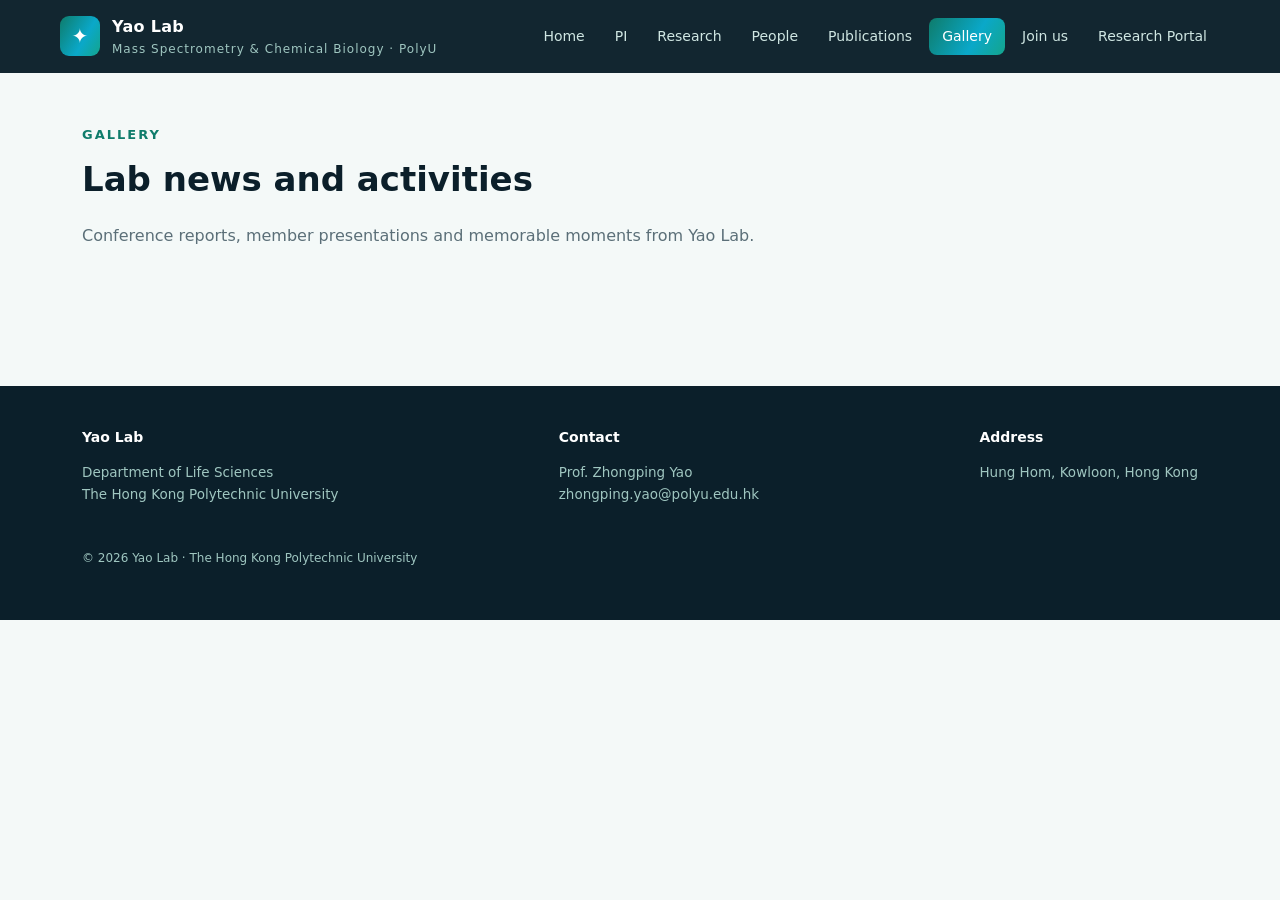
==== gallery.html @ 3554ce96 "Add Gallery page and CMS collection Co-authored-by: Copilot <223556219+Copilot@users.noreply.github." ====
<!DOCTYPE html>
<html lang="en">
<head>
<meta charset="UTF-8">
<meta name="viewport" content="width=device-width, initial-scale=1.0">
<title>Gallery — Yao Lab | PolyU</title>
<link rel="stylesheet" href="assets/style.css">
</head>
<body>
<header class="site-header">
  <div class="wrap nav">
    <a class="brand" href="index.html">
      <span class="logo">✦</span>
      <span>Yao Lab<span class="sub">Mass Spectrometry &amp; Chemical Biology · PolyU</span></span>
    </a>
    <button class="nav-toggle" aria-label="Menu">☰</button>
    <nav class="nav-links">
      <a href="index.html">Home</a>
      <a href="pi.html">PI</a>
      <a href="research.html">Research</a>
      <a href="people.html">People</a>
      <a href="publications.html">Publications</a>
      <a href="gallery.html">Gallery</a>
      <a href="join.html">Join us</a>
      <a href="portal.html">Research Portal</a>
    </nav>
  </div>
</header>

<section style="padding:48px 0">
  <div class="wrap">
    <div class="sec-head">
      <span class="kicker">Gallery</span>
      <h2>Lab news and activities</h2>
      <p>Conference reports, member presentations and memorable moments from Yao Lab.</p>
    </div>
    <div class="gallery-filters" id="galleryFilters"></div>
    <div class="grid gallery-grid" id="galleryGrid"></div>
  </div>
</section>

<div class="gallery-modal" id="galleryModal" role="dialog" aria-modal="true" aria-labelledby="galleryModalTitle">
  <div class="gallery-modal-inner">
    <button class="gallery-modal-close" id="galleryModalClose" aria-label="Close">&times;</button>
    <h2 id="galleryModalTitle"></h2>
    <div class="gallery-meta" id="galleryModalMeta"></div>
    <p id="galleryModalDescription"></p>
    <div id="galleryModalLink"></div>
    <div class="gallery-album" id="galleryModalAlbum"></div>
  </div>
</div>

<footer class="site-footer">
  <div class="wrap">
    <div class="col"><h4>Yao Lab</h4><p>Department of Life Sciences<br>The Hong Kong Polytechnic University</p></div>
    <div class="col"><h4>Contact</h4><p>Prof. Zhongping Yao<br><a href="mailto:zhongping.yao@polyu.edu.hk">zhongping.yao@polyu.edu.hk</a></p></div>
    <div class="col"><h4>Address</h4><p>Hung Hom, Kowloon, Hong Kong</p></div>
  </div>
  <div class="wrap" style="margin-top:18px;justify-content:flex-start"><p style="font-size:12px">© <span class="year"></span> Yao Lab · The Hong Kong Polytechnic University</p></div>
</footer>
<script src="assets/main.js"></script>
<script>
const CATEGORY_NAMES = {
  conference: "Conference report",
  oral: "Oral presentation",
  poster: "Poster presentation",
  lab: "Lab activity",
  award: "Award",
  news: "News"
};
let events = [];
function esc(value){
  return String(value == null ? "" : value).replace(/[&<>"']/g, c => ({ "&":"&amp;", "<":"&lt;", ">":"&gt;", '"':"&quot;", "'":"&#39;" }[c]));
}
function categoryName(category){
  return CATEGORY_NAMES[category] || "News";
}
function renderFilters(){
  const categories = [...new Set(events.map(event => event.category).filter(Boolean))];
  const filters = [["all", "All"], ...categories.map(category => [category, categoryName(category)])];
  document.getElementById("galleryFilters").innerHTML = filters.map(([value,label]) =>
    '<button class="gallery-filter'+(value === "all" ? " active" : "")+'" type="button" data-filter="'+esc(value)+'">'+esc(label)+'</button>'
  ).join("");
}
function renderGallery(filter){
  const visible = filter === "all" ? events : events.filter(event => event.category === filter);
  document.getElementById("galleryGrid").innerHTML = visible.length ? visible.map((event,index) => {
    const cover = event.cover || (event.images && event.images[0]) || "";
    return '<article class="card gallery-card" data-event-index="'+events.indexOf(event)+'">'+
      (cover ? '<img class="gallery-cover" src="'+esc(cover)+'" alt="'+esc(event.title)+'">' : "") +
      '<div class="gallery-content"><span class="tag">'+esc(categoryName(event.category))+'</span>'+
      '<h3>'+esc(event.title)+'</h3><div class="gallery-meta">'+
      (event.date ? '<span>'+esc(event.date)+'</span>' : "") +
      (event.location ? '<span>'+esc(event.location)+'</span>' : "") +
      '</div>'+ (event.description ? '<p>'+esc(event.description)+'</p>' : "") +
      '</div></article>';
  }).join("") : '<p style="color:var(--muted)">No gallery items have been added yet.</p>';
}
function openEvent(index){
  const event = events[index];
  if (!event) return;
  document.getElementById("galleryModalTitle").textContent = event.title || "";
  document.getElementById("galleryModalMeta").innerHTML =
    '<span>'+esc(categoryName(event.category))+'</span>' +
    (event.date ? '<span>'+esc(event.date)+'</span>' : "") +
    (event.location ? '<span>'+esc(event.location)+'</span>' : "");
  document.getElementById("galleryModalDescription").textContent = event.description || "";
  document.getElementById("galleryModalLink").innerHTML = event.link ?
    '<a href="'+esc(event.link)+'" target="_blank" rel="noopener">View more</a>' : "";
  document.getElementById("galleryModalAlbum").innerHTML = (event.images || []).map(image =>
    '<img src="'+esc(image)+'" alt="'+esc(event.title)+'">'
  ).join("");
  document.getElementById("galleryModal").classList.add("open");
  document.body.style.overflow = "hidden";
}
function closeModal(){
  document.getElementById("galleryModal").classList.remove("open");
  document.body.style.overflow = "";
}
document.getElementById("galleryFilters").addEventListener("click", function(event){
  const button = event.target.closest("[data-filter]");
  if (!button) return;
  document.querySelectorAll(".gallery-filter").forEach(item => item.classList.remove("active"));
  button.classList.add("active");
  renderGallery(button.dataset.filter);
});
document.getElementById("galleryGrid").addEventListener("click", function(event){
  const card = event.target.closest("[data-event-index]");
  if (card) openEvent(Number(card.dataset.eventIndex));
});
document.getElementById("galleryModalClose").addEventListener("click", closeModal);
document.getElementById("galleryModal").addEventListener("click", function(event){
  if (event.target === this) closeModal();
});
document.addEventListener("keydown", function(event){
  if (event.key === "Escape") closeModal();
});
fetch("content/gallery.json").then(response => response.json()).then(data=>{
  events = (data.events || []).slice().sort((a,b)=>String(b.date||"").localeCompare(String(a.date||"")));
  renderFilters();
  renderGallery("all");
}).catch(()=>{});
</script>
<script src="assets/identity.js"></script>
</body>
</html>
---- assets/style.css ----
:root{
  --ink:#0b1f2a;
  --ink-2:#123040;
  --teal:#0e7c6b;
  --teal-2:#14a58c;
  --cyan:#0aa8c9;
  --mint:#7fd8c4;
  --bg:#f4f9f8;
  --card:#ffffff;
  --line:#dcebe7;
  --muted:#5b6f78;
  --accent:#f2a93b;
  --grad:linear-gradient(120deg,#0e7c6b 0%,#0aa8c9 60%,#14a58c 100%);
}
*{box-sizing:border-box}
html{scroll-behavior:smooth}
body{margin:0;font-family:"Inter","Segoe UI","PingFang SC","Microsoft YaHei",system-ui,-apple-system,sans-serif;color:var(--ink);background:var(--bg);line-height:1.6}
a{color:var(--teal);text-decoration:none}
a:hover{color:var(--teal-2)}
.wrap{max-width:1160px;margin:0 auto;padding:0 22px}

/* Header / nav */
.site-header{background:rgba(11,31,42,.97);color:#fff;position:sticky;top:0;z-index:50;backdrop-filter:blur(6px)}
.nav{display:flex;align-items:center;justify-content:space-between;gap:18px;padding:14px 0}
.brand{display:flex;align-items:center;gap:12px;color:#fff;font-weight:700;letter-spacing:.3px}
.brand .logo{width:40px;height:40px;border-radius:9px;background:var(--grad);display:grid;place-items:center;font-size:20px}
.brand .sub{display:block;font-weight:400;font-size:12px;color:#9fc6c0;letter-spacing:1px}
.nav-links{display:flex;gap:4px;flex-wrap:wrap;align-items:center}
.nav-links a{color:#cfe6e2;padding:7px 13px;border-radius:8px;font-size:14px;font-weight:500}
.nav-links a:hover{background:rgba(255,255,255,.08);color:#fff}
.nav-links a.active{background:var(--grad);color:#fff}
.nav-toggle{display:none;background:none;border:0;color:#fff;font-size:26px;cursor:pointer}

/* Hero */
.hero{position:relative;overflow:hidden;background:var(--ink-2);color:#fff;padding:88px 0 76px}
.hero-banner{position:absolute;inset:0;background:url('img/hero-banner.svg') center/cover no-repeat;pointer-events:none}
.hero-banner::after{content:'';position:absolute;inset:0;background:linear-gradient(90deg,rgba(11,31,42,.95) 0%,rgba(11,31,42,.84) 38%,rgba(11,31,42,.42) 72%,rgba(11,31,42,.2) 100%)}
.hero .wrap{position:relative;z-index:2}
.hero h1{font-size:clamp(28px,4vw,44px);margin:0 0 12px;line-height:1.15;letter-spacing:.3px}
.hero h1 span{background:linear-gradient(90deg,#7fd8c4,#4fd6e8);-webkit-background-clip:text;background-clip:text;color:transparent}
.hero p{max-width:760px;font-size:17px;color:#cfe6e2;margin:0 0 22px}
.btn{display:inline-block;background:var(--grad);color:#fff;padding:11px 22px;border-radius:10px;font-weight:600;font-size:15px}
.btn:hover{filter:brightness(1.06);color:#fff}
.btn.ghost{background:rgba(255,255,255,.12);border:1px solid rgba(255,255,255,.3)}
.hero-grid{position:absolute;inset:0;opacity:.18;pointer-events:none}

/* Sections */
section{padding:56px 0}
.sec-head{margin-bottom:28px}
.sec-head .kicker{color:var(--teal);font-weight:700;letter-spacing:2px;font-size:13px;text-transform:uppercase}
.sec-head h2{font-size:clamp(24px,3vw,34px);margin:6px 0 8px}
.sec-head p{color:var(--muted);max-width:720px}
.pi-head{display:flex;gap:28px;align-items:center;margin-bottom:28px}
.pi-head .pi-photo{width:180px;height:180px;border-radius:14px;object-fit:cover;flex-shrink:0;border:1px solid var(--line);box-shadow:0 10px 24px rgba(14,124,107,.14)}
.pi-head .kicker{color:var(--teal);font-weight:700;letter-spacing:2px;font-size:13px;text-transform:uppercase}
.pi-head h2{font-size:clamp(24px,3vw,34px);margin:6px 0 8px}
.pi-head p{color:var(--muted);max-width:720px;margin:0}
@media(max-width:640px){.pi-head{flex-direction:column;align-items:flex-start}}

/* Cards */
.grid{display:grid;gap:18px}
.g2{grid-template-columns:repeat(2,1fr)}
.g3{grid-template-columns:repeat(3,1fr)}
.g4{grid-template-columns:repeat(4,1fr)}
.card{background:var(--card);border:1px solid var(--line);border-radius:14px;padding:20px;transition:transform .15s,box-shadow .15s}
.card:hover{transform:translateY(-3px);box-shadow:0 12px 28px rgba(14,124,107,.10)}
.card h3{margin:14px 0 8px;font-size:17px}
.card p{color:var(--muted);font-size:14px;margin:0}
.card .icon{width:100%;height:150px;border-radius:10px;overflow:hidden;background:linear-gradient(135deg,#eaf6f3,#e7f4fa)}
.card .icon img{width:100%;height:100%;object-fit:contain;display:block}
.card .icon svg{width:100%;height:100%;display:block}
.tag{display:inline-block;font-size:12px;padding:3px 10px;border-radius:999px;background:#e7f4f0;color:var(--teal);font-weight:600}

/* Gallery */
.gallery-filters{display:flex;gap:8px;flex-wrap:wrap;margin-bottom:22px}
.gallery-filter{border:1px solid var(--line);background:var(--card);color:var(--muted);padding:7px 13px;border-radius:999px;font:inherit;font-size:13px;cursor:pointer}
.gallery-filter.active{background:var(--teal);border-color:var(--teal);color:#fff}
.gallery-grid{grid-template-columns:repeat(3,minmax(0,1fr))}
.gallery-card{padding:0;overflow:hidden;cursor:pointer}
.gallery-card .gallery-cover{width:100%;height:220px;object-fit:cover;display:block;background:#eef5f3}
.gallery-card .gallery-content{padding:18px}
.gallery-card h3{margin:8px 0 6px;font-size:17px}
.gallery-meta{display:flex;flex-wrap:wrap;gap:6px 12px;color:var(--muted);font-size:13px}
.gallery-card p{margin:10px 0 0}
.gallery-modal{position:fixed;inset:0;z-index:100;background:rgba(11,31,42,.92);display:none;align-items:center;justify-content:center;padding:24px}
.gallery-modal.open{display:flex}
.gallery-modal-inner{width:min(920px,100%);max-height:90vh;overflow:auto;background:var(--card);border-radius:14px;padding:20px;position:relative}
.gallery-modal-close{position:absolute;right:14px;top:10px;border:0;background:var(--ink);color:#fff;border-radius:50%;width:34px;height:34px;font-size:22px;cursor:pointer}
.gallery-modal h2{margin:0 44px 6px 0}
.gallery-album{display:grid;grid-template-columns:repeat(2,minmax(0,1fr));gap:12px;margin-top:16px}
.gallery-album img{width:100%;height:300px;object-fit:contain;display:block;border-radius:8px;background:#eef5f3}

/* Person cards */
.person{background:var(--card);border:1px solid var(--line);border-radius:14px;padding:18px;text-align:center}
.person .avatar{width:110px;margin:0 auto 12px;border-radius:8px;background:linear-gradient(135deg,#0e7c6b,#0aa8c9);color:#fff;display:flex;align-items:center;justify-content:center;font-size:30px;font-weight:700;overflow:hidden;min-height:110px}
.person .avatar img{width:100%;height:auto;display:block}
.person h3{margin:0;font-size:15.5px}
.person .role{color:var(--teal);font-size:13px;font-weight:600;margin:3px 0 8px}
.person .bio{color:var(--muted);font-size:13px;margin-bottom:10px}
.person .meta a{display:inline-block;font-size:12.5px;margin:0 4px}

/* Publications list */
.pub{border-left:3px solid var(--teal);padding:10px 0 10px 18px;margin-bottom:6px}
.pub .yr{color:var(--teal);font-weight:700;font-size:13px}
.pub .title{font-weight:600;font-size:15px;color:var(--ink)}
.pub .authors{color:var(--muted);font-size:13px}
.pub .j{font-size:13px;color:var(--muted);font-style:italic}
.pub .j b{color:var(--teal);font-style:normal}

/* Tables & forms */
table{width:100%;border-collapse:collapse}
th,td{padding:10px 12px;border-bottom:1px solid var(--line);text-align:left;font-size:14px}
th{color:var(--muted);font-weight:600;font-size:12.5px;text-transform:uppercase;letter-spacing:.5px}
.form-card{max-width:640px}
.field{margin-bottom:16px}
.field label{display:block;font-weight:600;font-size:13.5px;margin-bottom:6px}
.field input,.field textarea,.field select{width:100%;padding:10px 12px;border:1px solid var(--line);border-radius:9px;font-size:14px;font-family:inherit}
.field textarea{min-height:110px}

/* Portal gate */
.gate{max-width:560px;margin:40px auto;text-align:center;background:var(--card);border:1px solid var(--line);border-radius:18px;padding:44px 30px}
.gate .lock{font-size:46px;margin-bottom:10px}
.gate h2{margin:0 0 8px}
.gate p{color:var(--muted)}

/* Portal files */
.fsection{margin-bottom:26px}
.fsection h3{font-size:17px;margin:0 0 12px;color:var(--ink)}
.fsection .fen{color:var(--muted);font-weight:400;font-size:.85em}
.fitem{display:flex;align-items:center;gap:12px;flex-wrap:wrap;padding:12px 16px;border:1px solid var(--line);border-radius:10px;margin-bottom:8px;background:var(--card)}
.fitem .ftitle{font-weight:600;color:var(--teal)}
.fitem .fname{font-size:12px;color:var(--muted);background:#eef5f3;padding:2px 8px;border-radius:999px}
.fitem .fdesc{width:100%;margin:4px 0 0;font-size:13px;color:var(--muted)}
.fempty{color:var(--muted);font-size:13px}

/* Footer */
.site-footer{background:var(--ink);color:#9fc6c0;padding:40px 0;margin-top:40px}
.site-footer .wrap{display:flex;flex-wrap:wrap;gap:28px;justify-content:space-between}
.site-footer h4{color:#fff;margin:0 0 8px;font-size:14px}
.site-footer p,.site-footer a{font-size:13.5px;color:#9fc6c0}
.site-footer a:hover{color:#fff}
.site-footer .col{max-width:300px}

@media(max-width:820px){
  .g2,.g3,.g4{grid-template-columns:1fr}
  .gallery-grid{grid-template-columns:1fr}
  .gallery-card .gallery-cover{height:240px}
  .gallery-album{grid-template-columns:1fr}
  .gallery-album img{height:auto;max-height:420px}
  .nav-links{display:none;flex-direction:column;align-items:stretch;width:100%;padding:10px 0}
  .nav-links.open{display:flex}
  .nav-toggle{display:block}
}
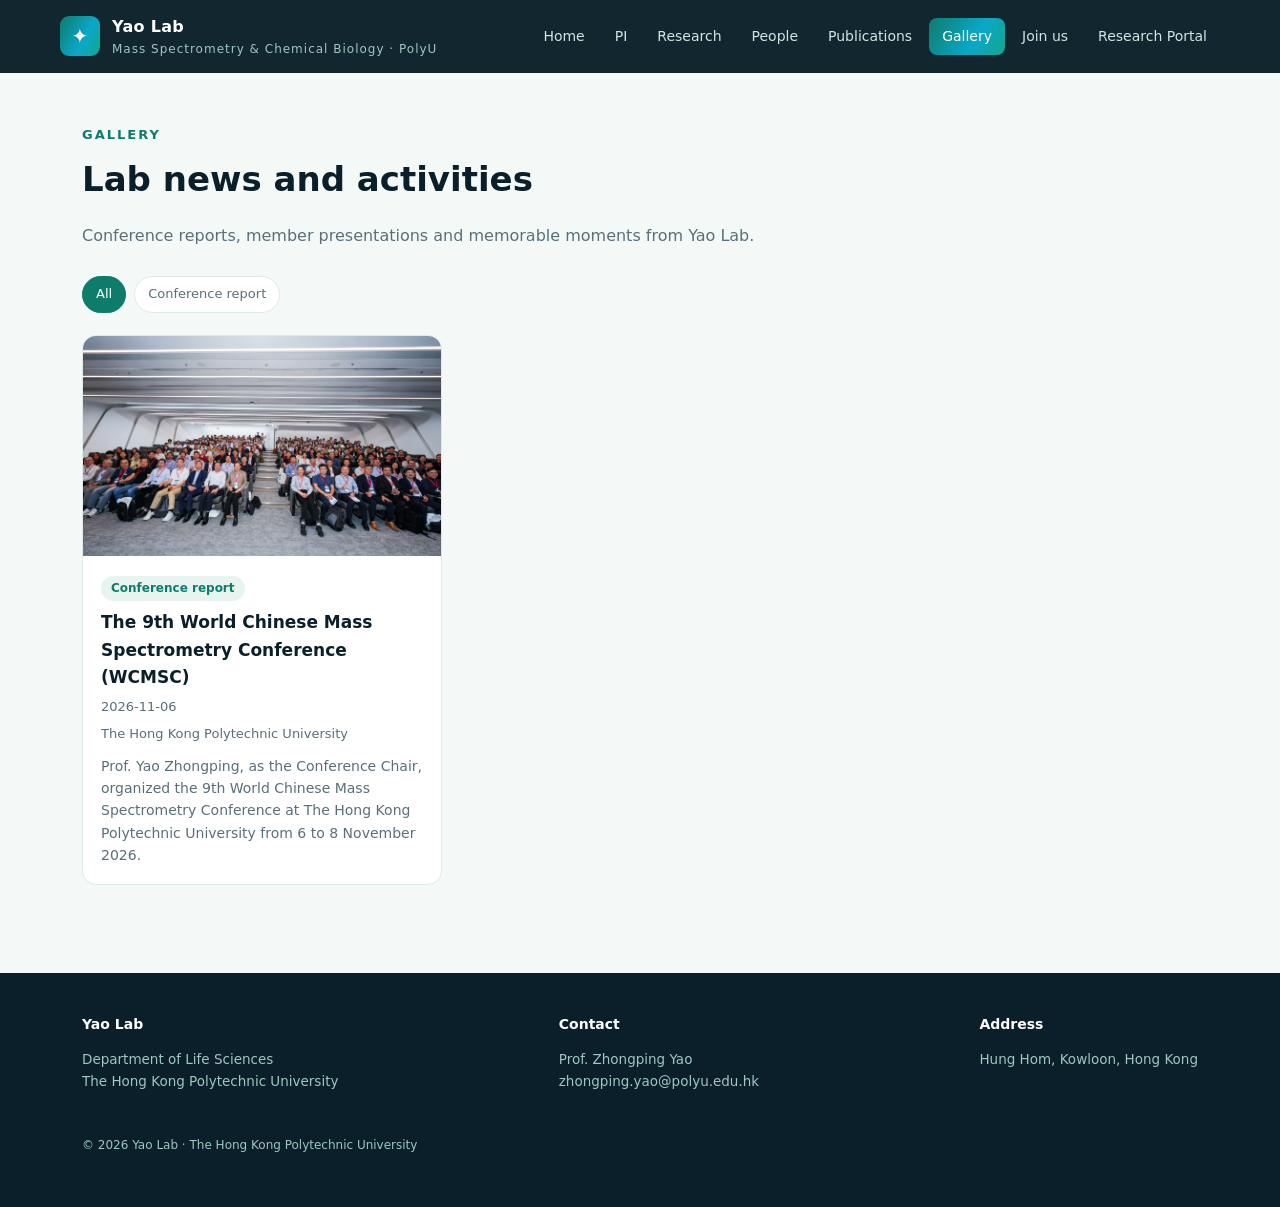
==== commit 53b69b10: "Update Gallery: manual date input and per-photo captions" ====
--- a/gallery.html
+++ b/gallery.html
@@ -85,7 +85,9 @@
 function renderGallery(filter){
   const visible = filter === "all" ? events : events.filter(event => event.category === filter);
   document.getElementById("galleryGrid").innerHTML = visible.length ? visible.map((event,index) => {
-    const cover = event.cover || (event.images && event.images[0]) || "";
+    const firstImage = event.images && event.images[0];
+    const firstImageUrl = typeof firstImage === "string" ? firstImage : (firstImage && firstImage.image) || "";
+    const cover = event.cover || firstImageUrl || "";
     return '<article class="card gallery-card" data-event-index="'+events.indexOf(event)+'">'+
       (cover ? '<img class="gallery-cover" src="'+esc(cover)+'" alt="'+esc(event.title)+'">' : "") +
       '<div class="gallery-content"><span class="tag">'+esc(categoryName(event.category))+'</span>'+
@@ -107,9 +109,13 @@
   document.getElementById("galleryModalDescription").textContent = event.description || "";
   document.getElementById("galleryModalLink").innerHTML = event.link ?
     '<a href="'+esc(event.link)+'" target="_blank" rel="noopener">View more</a>' : "";
-  document.getElementById("galleryModalAlbum").innerHTML = (event.images || []).map(image =>
-    '<img src="'+esc(image)+'" alt="'+esc(event.title)+'">'
-  ).join("");
+  document.getElementById("galleryModalAlbum").innerHTML = (event.images || []).map(item => {
+    const image = typeof item === "string" ? item : (item.image || "");
+    const caption = typeof item === "string" ? "" : (item.caption || "");
+    if (!image) return "";
+    return '<figure><img src="'+esc(image)+'" alt="'+esc(caption || event.title)+'">'+
+      (caption ? '<figcaption>'+esc(caption)+'</figcaption>' : "")+'</figure>';
+  }).join("");
   document.getElementById("galleryModal").classList.add("open");
   document.body.style.overflow = "hidden";
 }
@@ -136,7 +142,7 @@
   if (event.key === "Escape") closeModal();
 });
 fetch("content/gallery.json").then(response => response.json()).then(data=>{
-  events = (data.events || []).slice().sort((a,b)=>String(b.date||"").localeCompare(String(a.date||"")));
+  events = (data.events || []).slice();
   renderFilters();
   renderGallery("all");
 }).catch(()=>{});
--- a/assets/style.css
+++ b/assets/style.css
@@ -62,13 +62,13 @@
 .g2{grid-template-columns:repeat(2,1fr)}
 .g3{grid-template-columns:repeat(3,1fr)}
 .g4{grid-template-columns:repeat(4,1fr)}
-.card{background:var(--card);border:1px solid var(--line);border-radius:14px;padding:20px;transition:transform .15s,box-shadow .15s}
+.card{background:var(--card);border:1px solid var(--line);border-radius:14px;padding:20px;transition:transform .15s,box-shadow .15s;display:flex;flex-direction:column}
 .card:hover{transform:translateY(-3px);box-shadow:0 12px 28px rgba(14,124,107,.10)}
-.card h3{margin:14px 0 8px;font-size:17px}
+.card h3{margin:14px 0 8px;font-size:17px;min-height:44px}
 .card p{color:var(--muted);font-size:14px;margin:0}
-.card .icon{width:100%;height:150px;border-radius:10px;overflow:hidden;background:linear-gradient(135deg,#eaf6f3,#e7f4fa)}
-.card .icon img{width:100%;height:100%;object-fit:contain;display:block}
-.card .icon svg{width:100%;height:100%;display:block}
+.card .icon{width:100%;border-radius:10px;overflow:hidden;background:linear-gradient(135deg,#eaf6f3,#e7f4fa)}
+.card .icon img{width:100%;height:auto;object-fit:contain;display:block}
+.card .icon svg{width:100%;height:auto;display:block}
 .tag{display:inline-block;font-size:12px;padding:3px 10px;border-radius:999px;background:#e7f4f0;color:var(--teal);font-weight:600}
 
 /* Gallery */
@@ -89,6 +89,8 @@
 .gallery-modal h2{margin:0 44px 6px 0}
 .gallery-album{display:grid;grid-template-columns:repeat(2,minmax(0,1fr));gap:12px;margin-top:16px}
 .gallery-album img{width:100%;height:300px;object-fit:contain;display:block;border-radius:8px;background:#eef5f3}
+.gallery-album figure{margin:0}
+.gallery-album figcaption{margin-top:6px;color:var(--muted);font-size:13px}
 
 /* Person cards */
 .person{background:var(--card);border:1px solid var(--line);border-radius:14px;padding:18px;text-align:center}
